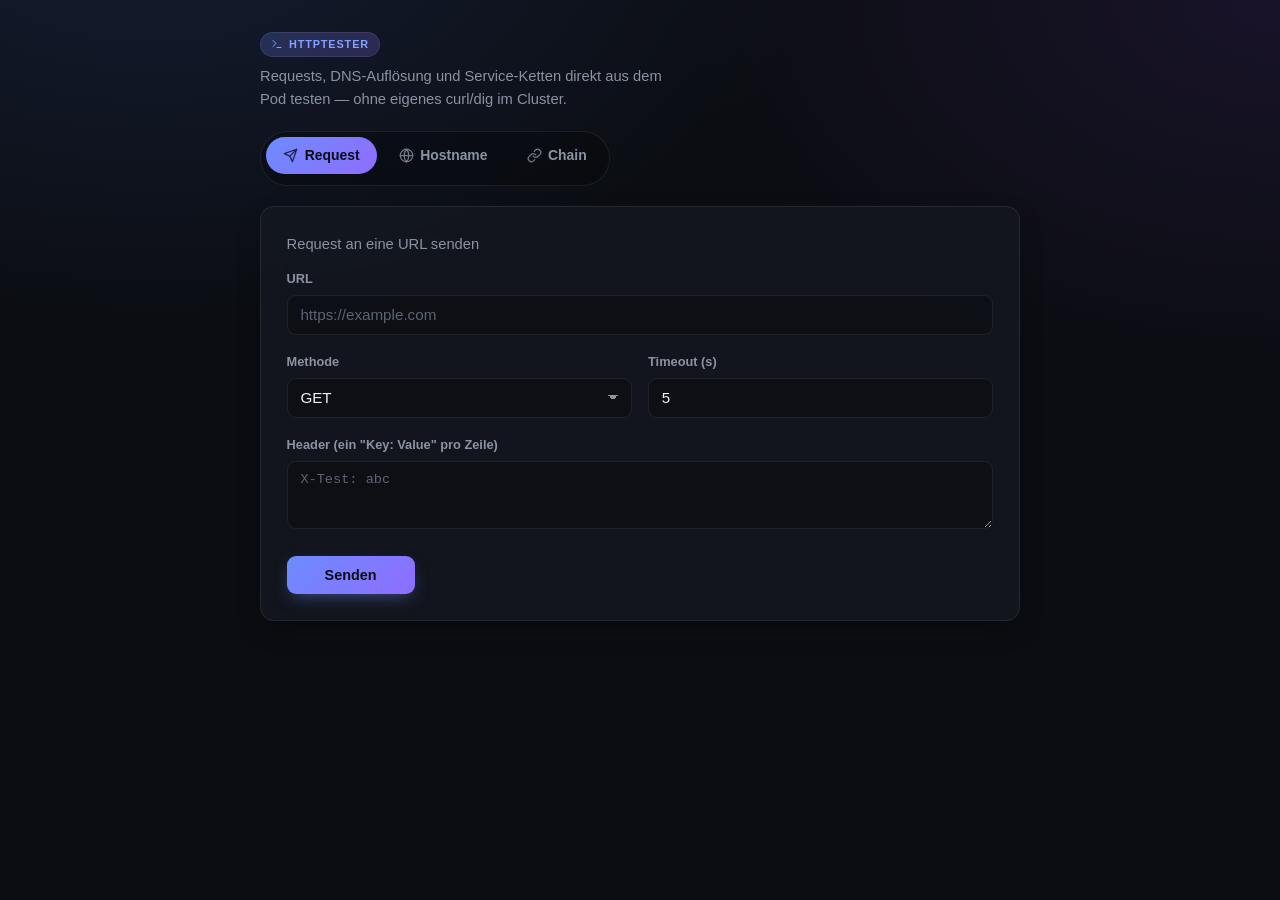
==== static/index.html @ 61554e06 "Removed Ninja Template" ====
<!DOCTYPE html>
<html lang="de">
<head>
    <meta charset="utf-8">
    <meta name="viewport" content="width=device-width, initial-scale=1">
    <title>httptester</title>
    <link rel="stylesheet" href="/static/style.css">
</head>
<body>
    <main>
        <span class="brand">
            <svg viewBox="0 0 24 24" fill="none" stroke="currentColor" stroke-width="2" stroke-linecap="round" stroke-linejoin="round"><path d="M4 17l6-6-6-6M12 19h8"/></svg>
            httptester
        </span>
        <p class="subtitle">Requests, DNS-Auflösung und Service-Ketten direkt aus dem Pod testen &mdash; ohne eigenes curl/dig im Cluster.</p>

        <input type="radio" name="tabs" id="tab-request" class="tab-input" checked>
        <input type="radio" name="tabs" id="tab-hostname" class="tab-input">
        <input type="radio" name="tabs" id="tab-chain" class="tab-input">

        <nav class="tabs">
            <label for="tab-request" class="tab-label">
                <svg viewBox="0 0 24 24" fill="none" stroke="currentColor" stroke-width="2" stroke-linecap="round" stroke-linejoin="round"><path d="M22 2L11 13M22 2l-7 20-4-9-9-4 20-7z"/></svg>
                Request
            </label>
            <label for="tab-hostname" class="tab-label">
                <svg viewBox="0 0 24 24" fill="none" stroke="currentColor" stroke-width="2" stroke-linecap="round" stroke-linejoin="round"><circle cx="12" cy="12" r="10"/><path d="M2 12h20M12 2a15 15 0 010 20 15 15 0 010-20z"/></svg>
                Hostname
            </label>
            <label for="tab-chain" class="tab-label">
                <svg viewBox="0 0 24 24" fill="none" stroke="currentColor" stroke-width="2" stroke-linecap="round" stroke-linejoin="round"><path d="M10 13a5 5 0 007.54.54l3-3a5 5 0 00-7.07-7.07l-1.72 1.71"/><path d="M14 11a5 5 0 00-7.54-.54l-3 3a5 5 0 007.07 7.07l1.71-1.71"/></svg>
                Chain
            </label>
        </nav>

        <div class="tab-panel" id="panel-request">
            <section>
                <p>Request an eine URL senden</p>
                <form id="request-form">
                    <div class="field">
                        <label for="url">URL</label>
                        <input type="text" id="url" name="url" placeholder="https://example.com" required>
                    </div>
                    <div class="row">
                        <div class="field">
                            <label for="method">Methode</label>
                            <select id="method" name="method">
                                <option value="GET" selected>GET</option>
                                <option value="POST">POST</option>
                                <option value="PUT">PUT</option>
                                <option value="DELETE">DELETE</option>
                                <option value="HEAD">HEAD</option>
                                <option value="PATCH">PATCH</option>
                                <option value="OPTIONS">OPTIONS</option>
                            </select>
                        </div>
                        <div class="field">
                            <label for="timeout">Timeout (s)</label>
                            <input type="number" id="timeout" name="timeout" value="5" min="0.1" max="30" step="0.1">
                        </div>
                    </div>
                    <div class="field">
                        <label for="headers">Header (ein "Key: Value" pro Zeile)</label>
                        <textarea id="headers" name="headers" rows="3" placeholder="X-Test: abc"></textarea>
                    </div>
                    <button type="submit">
                        <span class="btn-label">Senden</span>
                        <span class="spinner" hidden></span>
                    </button>
                </form>
            </section>

            <section id="request-result" hidden>
                <h2>
                    Response
                    <button type="button" class="copy-btn" data-copy-target="response-body">Kopieren</button>
                </h2>
                <textarea id="response-body" rows="10" readonly></textarea>
                <div id="headers-section" hidden>
                    <h2 class="headers-heading">Headers</h2>
                    <table id="headers-table">
                        <tr>
                            <th>Key</th>
                            <th>Value</th>
                        </tr>
                    </table>
                </div>
            </section>
        </div>

        <div class="tab-panel" id="panel-hostname">
            <section>
                <p>Hostname auflösen</p>
                <form id="resolve-form">
                    <div class="field">
                        <label for="hostname">Hostname</label>
                        <input type="text" id="hostname" name="hostname" placeholder="service.namespace.svc.cluster.local" required>
                    </div>
                    <button type="submit">
                        <span class="btn-label">Senden</span>
                        <span class="spinner" hidden></span>
                    </button>
                </form>
            </section>

            <section id="resolve-result" hidden>
                <h2>Response</h2>
                <textarea id="resolve-body" rows="4" readonly></textarea>
            </section>
        </div>

        <div class="tab-panel" id="panel-chain">
            <section>
                <p>Kette von httptester-Instanzen der Reihe nach aufrufen (eine URL pro Zeile, letzter Eintrag = Endstation)</p>
                <form id="chain-form">
                    <div class="field">
                        <label for="chain_urls">Kette (eine URL pro Zeile)</label>
                        <textarea id="chain_urls" name="chain_urls" rows="4" placeholder="http://httptester2:5000&#10;http://httptester3:5000" required></textarea>
                    </div>
                    <div class="row">
                        <div class="field">
                            <label for="chain_message">Message (optional)</label>
                            <input type="text" id="chain_message" name="message">
                        </div>
                        <div class="field">
                            <label for="chain_timeout">Timeout pro Hop (s)</label>
                            <input type="number" id="chain_timeout" name="timeout" value="5" min="0.1" max="30" step="0.1">
                        </div>
                    </div>
                    <button type="submit">
                        <span class="btn-label">Kette starten</span>
                        <span class="spinner" hidden></span>
                    </button>
                </form>
            </section>

            <section id="chain-result" hidden>
                <h2>Chain-Ergebnis</h2>
                <p id="chain-status"></p>
                <table id="chain-table">
                    <tr>
                        <th>#</th>
                        <th>Ziel</th>
                        <th>Status</th>
                        <th>Dauer (ms)</th>
                        <th>Fehler</th>
                    </tr>
                </table>
            </section>
        </div>
    </main>
    <div id="toast" class="toast" role="alert" hidden></div>
    <script src="/static/app.js" defer></script>
</body>
</html>
---- static/style.css ----
:root {
    --bg: #0b0d12;
    --bg-glow-1: #1b2a4a;
    --bg-glow-2: #2a1b46;
    --panel: rgba(22, 25, 34, 0.72);
    --panel-solid: #161922;
    --panel-border: rgba(255, 255, 255, 0.08);
    --panel-border-hover: rgba(255, 255, 255, 0.16);
    --text: #eef0f4;
    --muted: #8b93a3;
    --muted-2: #5c6474;
    --accent: #6d8bff;
    --accent-2: #8f6dff;
    --accent-hover: #85a0ff;
    --ok: #3ddc97;
    --warn: #f2c94c;
    --err: #ff6b6b;
    --mono: "SFMono-Regular", ui-monospace, Consolas, "Liberation Mono", Menlo, monospace;
    --sans: -apple-system, BlinkMacSystemFont, "Segoe UI", Inter, Roboto, Helvetica, Arial, sans-serif;
    --radius: 14px;
    --shadow: 0 10px 30px -12px rgba(0, 0, 0, 0.55);
}

* {
    box-sizing: border-box;
}

body {
    margin: 0;
    padding: 2rem 1.25rem 4rem;
    min-height: 100vh;
    background:
        radial-gradient(680px 420px at 12% -10%, color-mix(in srgb, var(--bg-glow-1) 55%, transparent), transparent),
        radial-gradient(600px 380px at 100% 0%, color-mix(in srgb, var(--bg-glow-2) 45%, transparent), transparent),
        var(--bg);
    color: var(--text);
    font-family: var(--sans);
    line-height: 1.5;
    -webkit-font-smoothing: antialiased;
}

main {
    max-width: 760px;
    margin: 0 auto;
    animation: rise 0.5s ease;
}

@keyframes rise {
    from { opacity: 0; transform: translateY(10px); }
    to { opacity: 1; transform: translateY(0); }
}

.brand {
    display: inline-flex;
    align-items: center;
    gap: 0.4rem;
    padding: 0.2rem 0.6rem;
    margin-bottom: 0.55rem;
    background: linear-gradient(135deg, color-mix(in srgb, var(--accent) 22%, transparent), color-mix(in srgb, var(--accent-2) 22%, transparent));
    border: 1px solid var(--panel-border);
    border-radius: 999px;
    font-size: 0.68rem;
    font-weight: 700;
    letter-spacing: 0.08em;
    text-transform: uppercase;
    color: var(--accent-hover);
}

.brand svg {
    width: 12px;
    height: 12px;
}

h1 {
    font-size: 1.45rem;
    font-weight: 700;
    letter-spacing: -0.02em;
    margin: 0 0 0.25rem;
    background: linear-gradient(135deg, #ffffff, #b7c1e0);
    -webkit-background-clip: text;
    background-clip: text;
    color: transparent;
}

h2 {
    font-size: 0.8rem;
    font-weight: 700;
    color: var(--muted);
    text-transform: uppercase;
    letter-spacing: 0.06em;
    margin: 0 0 0.9rem;
    display: flex;
    align-items: center;
    justify-content: space-between;
    gap: 0.5rem;
}

.headers-heading {
    margin-top: 1.4rem;
}

.subtitle {
    color: var(--muted);
    margin: 0 0 1.35rem;
    font-size: 0.92rem;
    max-width: 52ch;
}

section {
    background: var(--panel);
    backdrop-filter: blur(16px);
    -webkit-backdrop-filter: blur(16px);
    border: 1px solid var(--panel-border);
    border-radius: var(--radius);
    padding: 1.6rem;
    margin-bottom: 1.5rem;
    box-shadow: var(--shadow);
    transition: border-color 0.2s ease;
}

section:hover {
    border-color: var(--panel-border-hover);
}

section > p:first-child {
    margin-top: 0;
    color: var(--muted);
    font-size: 0.92rem;
}

label {
    display: block;
    font-size: 0.8rem;
    font-weight: 600;
    color: var(--muted);
    margin-bottom: 0.4rem;
}

.field {
    margin-bottom: 1.1rem;
}

.field:last-of-type {
    margin-bottom: 0;
}

.row {
    display: flex;
    gap: 1rem;
}

.row .field {
    flex: 1;
}

input[type="text"],
input[type="number"],
select,
textarea {
    width: 100%;
    padding: 0.65rem 0.8rem;
    background: rgba(0, 0, 0, 0.25);
    color: var(--text);
    border: 1px solid var(--panel-border);
    border-radius: 9px;
    font-size: 0.95rem;
    font-family: inherit;
    transition: border-color 0.15s ease, box-shadow 0.15s ease, background 0.15s ease;
}

input::placeholder,
textarea::placeholder {
    color: var(--muted-2);
}

textarea {
    font-family: var(--mono);
    font-size: 0.85rem;
    resize: vertical;
}

select {
    appearance: none;
    background-image: linear-gradient(45deg, transparent 50%, var(--muted) 50%), linear-gradient(135deg, var(--muted) 50%, transparent 50%);
    background-position: calc(100% - 18px) center, calc(100% - 13px) center;
    background-size: 5px 5px, 5px 5px;
    background-repeat: no-repeat;
}

input:hover,
select:hover,
textarea:hover {
    border-color: var(--panel-border-hover);
}

input:focus,
select:focus,
textarea:focus {
    outline: none;
    border-color: var(--accent);
    background: rgba(0, 0, 0, 0.35);
    box-shadow: 0 0 0 4px color-mix(in srgb, var(--accent) 22%, transparent);
}

textarea[readonly] {
    background: rgba(0, 0, 0, 0.35);
    color: var(--muted);
}

button {
    appearance: none;
    border: none;
    background: linear-gradient(135deg, var(--accent), var(--accent-2));
    color: #0b0d12;
    font-weight: 700;
    font-size: 0.9rem;
    padding: 0.7rem 1.4rem;
    border-radius: 9px;
    cursor: pointer;
    margin-top: 1.25rem;
    box-shadow: 0 6px 18px -6px color-mix(in srgb, var(--accent) 55%, transparent);
    transition: transform 0.15s ease, box-shadow 0.15s ease, filter 0.15s ease;
}

button:hover {
    filter: brightness(1.08);
    box-shadow: 0 8px 22px -6px color-mix(in srgb, var(--accent) 65%, transparent);
    transform: translateY(-1px);
}

button:active {
    transform: translateY(0);
    filter: brightness(0.97);
}

button[type="submit"] {
    display: inline-flex;
    align-items: center;
    justify-content: center;
    gap: 0.5rem;
    min-width: 8rem;
}

button:disabled {
    cursor: not-allowed;
    filter: brightness(0.85);
    transform: none;
}

.spinner {
    width: 15px;
    height: 15px;
    border: 2px solid rgba(11, 13, 18, 0.35);
    border-top-color: #0b0d12;
    border-radius: 50%;
    animation: spin 0.7s linear infinite;
}

@keyframes spin {
    to { transform: rotate(360deg); }
}

.copy-btn {
    appearance: none;
    border: 1px solid var(--panel-border);
    background: rgba(255, 255, 255, 0.04);
    color: var(--muted);
    font-weight: 600;
    font-size: 0.7rem;
    text-transform: none;
    letter-spacing: normal;
    padding: 0.3rem 0.65rem;
    border-radius: 999px;
    cursor: pointer;
    margin: 0;
    box-shadow: none;
    transition: color 0.15s ease, border-color 0.15s ease, background 0.15s ease;
}

.copy-btn:hover {
    color: var(--text);
    border-color: var(--panel-border-hover);
    background: rgba(255, 255, 255, 0.08);
    filter: none;
    transform: none;
    box-shadow: none;
}

table {
    width: 100%;
    border-collapse: collapse;
    font-size: 0.85rem;
    margin-top: 0.9rem;
    overflow: hidden;
    border-radius: 9px;
}

th, td {
    text-align: left;
    padding: 0.6rem 0.7rem;
    border-bottom: 1px solid var(--panel-border);
}

th {
    color: var(--muted);
    font-weight: 700;
    font-size: 0.72rem;
    text-transform: uppercase;
    letter-spacing: 0.05em;
}

tbody tr:hover {
    background: rgba(255, 255, 255, 0.03);
}

tr:last-child td {
    border-bottom: none;
}

td:first-child {
    color: var(--accent);
    font-family: var(--mono);
}

td:nth-child(2) {
    font-family: var(--mono);
    color: var(--text);
    word-break: break-all;
}

.badge {
    display: inline-flex;
    align-items: center;
    gap: 0.35rem;
    padding: 0.2rem 0.55rem;
    border-radius: 999px;
    font-family: var(--mono);
    font-size: 0.78rem;
    font-weight: 700;
    border: 1px solid transparent;
}

.badge-ok {
    color: var(--ok);
    background: color-mix(in srgb, var(--ok) 15%, transparent);
    border-color: color-mix(in srgb, var(--ok) 35%, transparent);
}

.badge-warn {
    color: var(--warn);
    background: color-mix(in srgb, var(--warn) 15%, transparent);
    border-color: color-mix(in srgb, var(--warn) 35%, transparent);
}

.badge-err {
    color: var(--err);
    background: color-mix(in srgb, var(--err) 15%, transparent);
    border-color: color-mix(in srgb, var(--err) 35%, transparent);
}

.badge-muted {
    color: var(--muted);
    background: rgba(255, 255, 255, 0.05);
    border-color: var(--panel-border);
}

.tab-input {
    display: none;
}

.tabs {
    display: inline-flex;
    gap: 0.25rem;
    margin-bottom: 1.25rem;
    padding: 0.3rem;
    background: rgba(0, 0, 0, 0.25);
    border: 1px solid var(--panel-border);
    border-radius: 999px;
}

.tab-label {
    display: inline-flex;
    align-items: center;
    gap: 0.4rem;
    padding: 0.5rem 1.1rem;
    cursor: pointer;
    color: var(--muted);
    font-size: 0.87rem;
    font-weight: 600;
    border-radius: 999px;
    user-select: none;
    transition: color 0.15s ease, background 0.15s ease;
}

.tab-label svg {
    width: 15px;
    height: 15px;
    opacity: 0.8;
}

.tab-label:hover {
    color: var(--text);
}

.tab-panel {
    display: none;
}

#tab-request:checked ~ .tabs label[for="tab-request"],
#tab-hostname:checked ~ .tabs label[for="tab-hostname"],
#tab-chain:checked ~ .tabs label[for="tab-chain"] {
    color: #0b0d12;
    background: linear-gradient(135deg, var(--accent), var(--accent-2));
}

#tab-request:checked ~ #panel-request,
#tab-hostname:checked ~ #panel-hostname,
#tab-chain:checked ~ #panel-chain {
    display: block;
    animation: rise 0.35s ease;
}

@media (max-width: 520px) {
    .row {
        flex-direction: column;
        gap: 0;
    }

    .tabs {
        display: flex;
        width: 100%;
    }

    .tab-label {
        flex: 1;
        justify-content: center;
        padding: 0.5rem 0.6rem;
    }
}

.toast {
    position: fixed;
    left: 50%;
    bottom: 1.5rem;
    transform: translateX(-50%);
    max-width: calc(100% - 2.5rem);
    padding: 0.75rem 1.1rem;
    background: var(--panel-solid);
    border: 1px solid color-mix(in srgb, var(--err) 45%, var(--panel-border));
    border-radius: 10px;
    box-shadow: var(--shadow);
    color: var(--text);
    font-size: 0.85rem;
    z-index: 100;
    animation: rise 0.2s ease;
}

.toast.toast-error {
    border-color: color-mix(in srgb, var(--err) 45%, var(--panel-border));
}
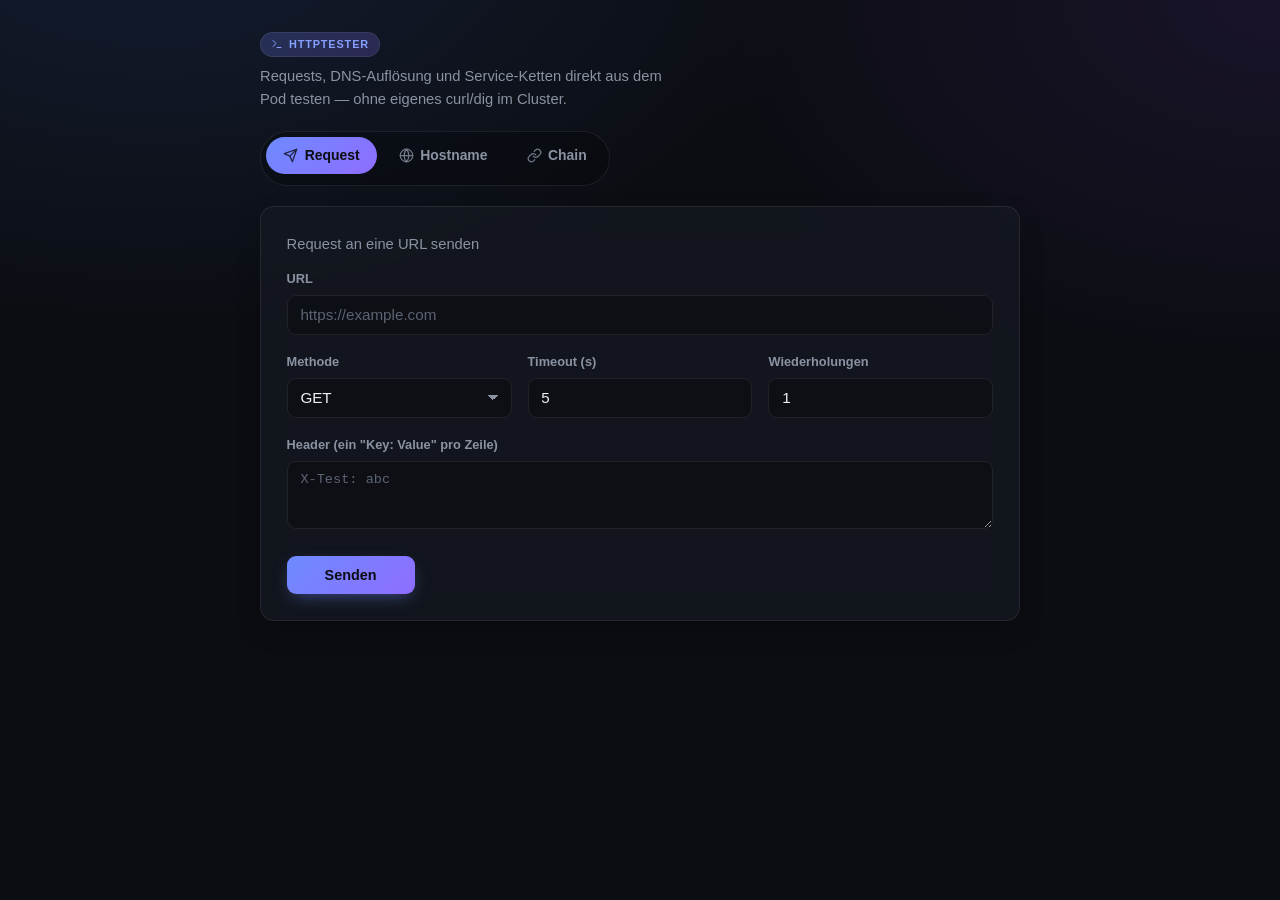
==== commit fd98511a: "Füge Eingabefeld für Wiederholungen und Ergebnisbereich für Wiederholungen hinzu; style für Adressli" ====
--- a/static/index.html
+++ b/static/index.html
@@ -39,7 +39,8 @@
                 <form id="request-form">
                     <div class="field">
                         <label for="url">URL</label>
-                        <input type="text" id="url" name="url" placeholder="https://example.com" required>
+                        <input type="text" id="url" name="url" placeholder="https://example.com" list="url-history" autocomplete="off" required>
+                        <datalist id="url-history"></datalist>
                     </div>
                     <div class="row">
                         <div class="field">
@@ -58,6 +59,10 @@
                             <label for="timeout">Timeout (s)</label>
                             <input type="number" id="timeout" name="timeout" value="5" min="0.1" max="30" step="0.1">
                         </div>
+                        <div class="field">
+                            <label for="repeat_count">Wiederholungen</label>
+                            <input type="number" id="repeat_count" name="repeat_count" value="1" min="1" max="20" step="1">
+                        </div>
                     </div>
                     <div class="field">
                         <label for="headers">Header (ein "Key: Value" pro Zeile)</label>
@@ -73,11 +78,26 @@
             <section id="request-result" hidden>
                 <h2>
                     Response
-                    <button type="button" class="copy-btn" data-copy-target="response-body">Kopieren</button>
+                    <span class="btn-group">
+                        <button type="button" class="copy-btn" id="curl-copy-btn">Als curl</button>
+                        <button type="button" class="copy-btn" data-copy-target="response-body">Kopieren</button>
+                    </span>
                 </h2>
                 <textarea id="response-body" rows="10" readonly></textarea>
+                <div id="redirects-section" hidden>
+                    <h2 class="headers-heading">Redirects</h2>
+                    <table id="redirects-table">
+                        <tr>
+                            <th>#</th>
+                            <th>Status</th>
+                            <th>Von</th>
+                            <th>Nach</th>
+                        </tr>
+                    </table>
+                </div>
                 <div id="headers-section" hidden>
                     <h2 class="headers-heading">Headers</h2>
+                    <input type="text" id="headers-filter" placeholder="Header filtern&hellip;">
                     <table id="headers-table">
                         <tr>
                             <th>Key</th>
@@ -85,6 +105,19 @@
                         </tr>
                     </table>
                 </div>
+            </section>
+
+            <section id="repeat-result" hidden>
+                <h2>Wiederholungen</h2>
+                <p id="repeat-summary"></p>
+                <table id="repeat-table">
+                    <tr>
+                        <th>#</th>
+                        <th>Status</th>
+                        <th>Dauer (ms)</th>
+                        <th>Fehler</th>
+                    </tr>
+                </table>
             </section>
         </div>
 
@@ -94,7 +127,8 @@
                 <form id="resolve-form">
                     <div class="field">
                         <label for="hostname">Hostname</label>
-                        <input type="text" id="hostname" name="hostname" placeholder="service.namespace.svc.cluster.local" required>
+                        <input type="text" id="hostname" name="hostname" placeholder="service.namespace.svc.cluster.local" list="hostname-history" autocomplete="off" required>
+                        <datalist id="hostname-history"></datalist>
                     </div>
                     <button type="submit">
                         <span class="btn-label">Senden</span>
@@ -106,6 +140,10 @@
             <section id="resolve-result" hidden>
                 <h2>Response</h2>
                 <textarea id="resolve-body" rows="4" readonly></textarea>
+                <div id="resolve-addresses-section" hidden>
+                    <h2 class="headers-heading">IP-Adressen (<span id="resolve-addresses-count"></span>)</h2>
+                    <ul id="resolve-addresses-list" class="address-list"></ul>
+                </div>
             </section>
         </div>
 
--- a/static/style.css
+++ b/static/style.css
@@ -260,6 +260,36 @@
     to { transform: rotate(360deg); }
 }
 
+.btn-group {
+    display: inline-flex;
+    gap: 0.4rem;
+}
+
+.address-list {
+    list-style: none;
+    margin: 0;
+    padding: 0;
+    display: flex;
+    flex-wrap: wrap;
+    gap: 0.5rem;
+}
+
+.address-list li {
+    font-family: var(--mono);
+    font-size: 0.82rem;
+    background: rgba(255, 255, 255, 0.05);
+    border: 1px solid var(--panel-border);
+    border-radius: 999px;
+    padding: 0.3rem 0.7rem;
+    color: var(--text);
+}
+
+#headers-filter {
+    margin-bottom: 0.7rem;
+    font-size: 0.82rem;
+    padding: 0.5rem 0.7rem;
+}
+
 .copy-btn {
     appearance: none;
     border: 1px solid var(--panel-border);
@@ -458,3 +488,7 @@
 .toast.toast-error {
     border-color: color-mix(in srgb, var(--err) 45%, var(--panel-border));
 }
+
+.toast.toast-success {
+    border-color: color-mix(in srgb, var(--ok) 45%, var(--panel-border));
+}
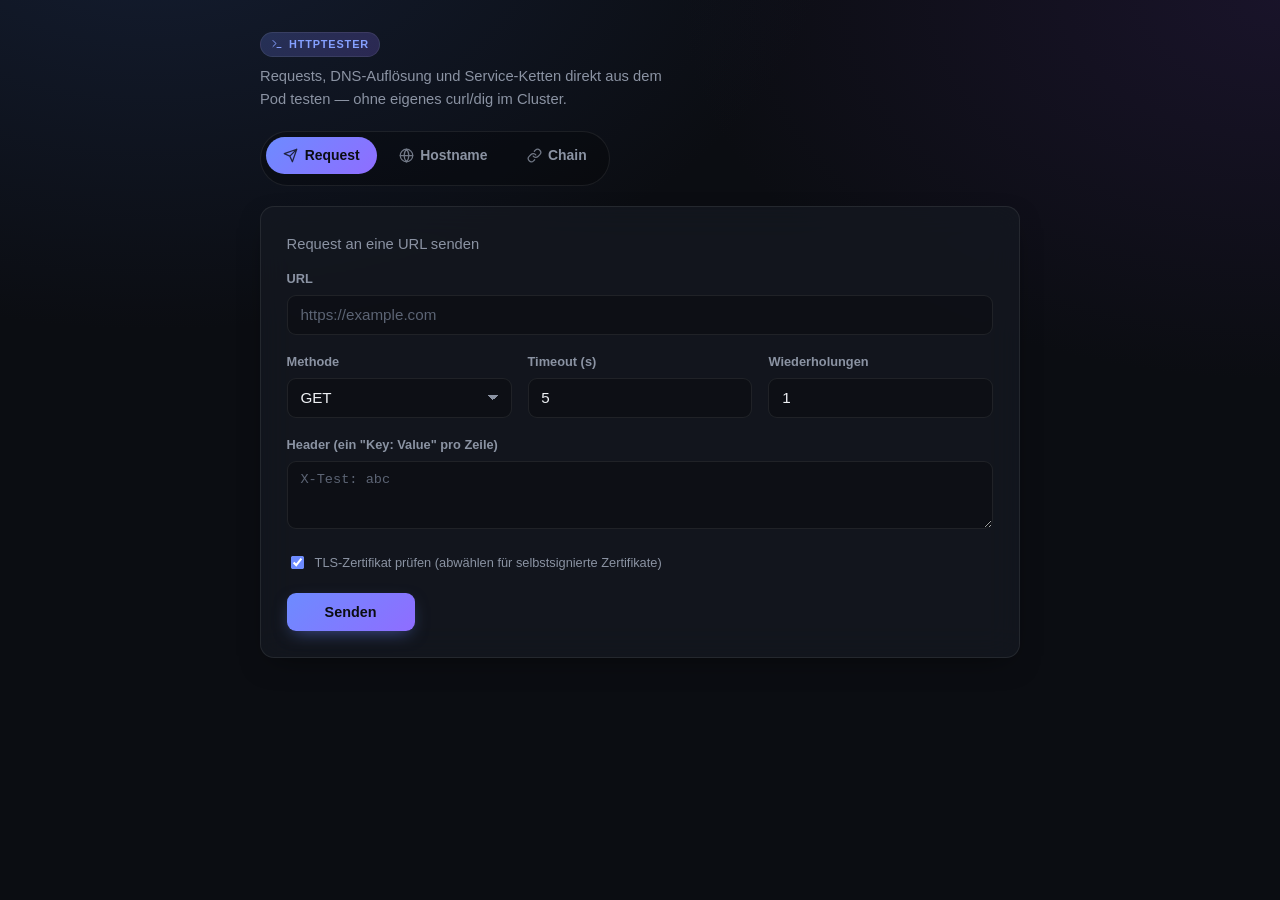
==== commit b7f2f019: "Add TLS verification option and enhance response status display in UI" ====
--- a/static/index.html
+++ b/static/index.html
@@ -68,6 +68,12 @@
                         <label for="headers">Header (ein "Key: Value" pro Zeile)</label>
                         <textarea id="headers" name="headers" rows="3" placeholder="X-Test: abc"></textarea>
                     </div>
+                    <div class="field">
+                        <label class="checkbox-label">
+                            <input type="checkbox" id="verify_tls" name="verify_tls" checked>
+                            TLS-Zertifikat prüfen (abwählen für selbstsignierte Zertifikate)
+                        </label>
+                    </div>
                     <button type="submit">
                         <span class="btn-label">Senden</span>
                         <span class="spinner" hidden></span>
@@ -83,6 +89,7 @@
                         <button type="button" class="copy-btn" data-copy-target="response-body">Kopieren</button>
                     </span>
                 </h2>
+                <p id="response-status"></p>
                 <textarea id="response-body" rows="10" readonly></textarea>
                 <div id="redirects-section" hidden>
                     <h2 class="headers-heading">Redirects</h2>
--- a/static/style.css
+++ b/static/style.css
@@ -140,6 +140,19 @@
     margin-bottom: 1.1rem;
 }
 
+.checkbox-label {
+    display: flex;
+    align-items: center;
+    gap: 0.5rem;
+    margin-bottom: 0;
+    font-weight: 500;
+    cursor: pointer;
+}
+
+.checkbox-label input {
+    accent-color: var(--accent);
+}
+
 .field:last-of-type {
     margin-bottom: 0;
 }
